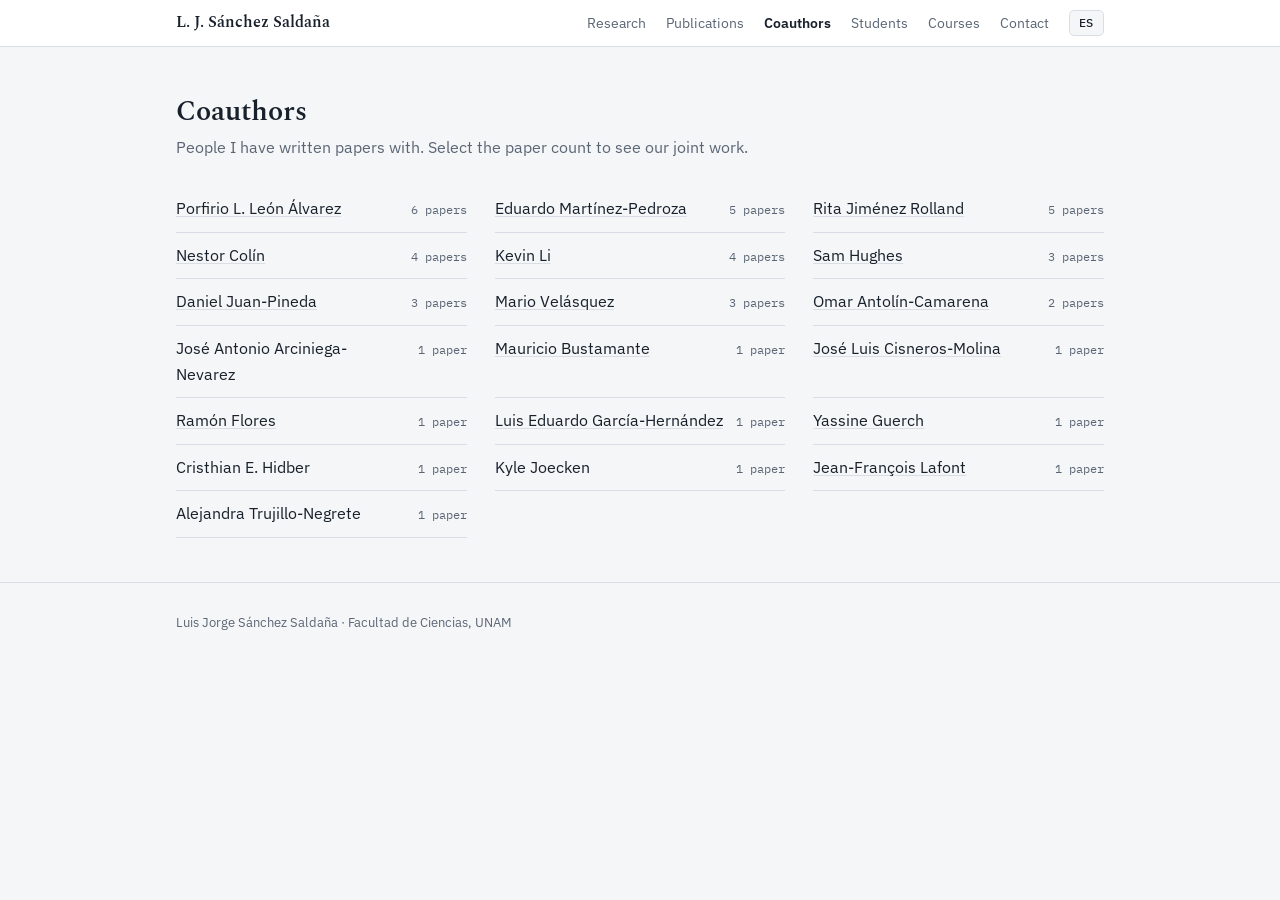
==== coauthors.html @ 34c19708 "Separar las secciones en páginas independientes Una página por sección (investigación, publicaciones" ====
<!doctype html>
<html lang="en">
<head>
<meta charset="utf-8">
<meta name="viewport" content="width=device-width, initial-scale=1, viewport-fit=cover">
<meta name="author" content="Luis Jorge Sánchez Saldaña">
<meta property="og:type" content="profile">
<meta property="og:image" content="https://luisjorgesanchezsaldana.github.io/og-image.png">
<meta property="og:image:width" content="1200">
<meta property="og:image:height" content="630">
<meta property="og:image:alt" content="Luis Jorge Sánchez Saldaña, Full Professor, Facultad de Ciencias, UNAM">
<meta name="twitter:card" content="summary_large_image">
<link rel="preconnect" href="https://fonts.googleapis.com">
<link rel="stylesheet" href="https://fonts.googleapis.com/css2?family=Spectral:ital,wght@0,400;0,600;1,400&family=IBM+Plex+Sans:wght@400;500;600&family=IBM+Plex+Mono:wght@400;500&display=swap">
<title>Coauthors · Luis Jorge Sánchez Saldaña</title>
<meta name="description" content="Coauthors of Luis Jorge Sánchez Saldaña and their joint papers.">
<meta property="og:title" content="Coauthors · Luis Jorge Sánchez Saldaña">
<meta property="og:description" content="Coauthors of Luis Jorge Sánchez Saldaña and their joint papers.">
<meta property="og:url" content="https://luisjorgesanchezsaldana.github.io/coauthors.html">
<link rel="canonical" href="https://luisjorgesanchezsaldana.github.io/coauthors.html">
<link rel="stylesheet" href="assets/site.css">
</head>
<body>
<nav class="top" aria-label="Sections">
  <div class="wrap">
    <a class="brand" href="./">L. J. Sánchez Saldaña</a>
    <a class="l" href="research.html" data-i="nRes">Research</a>
    <a class="l" href="publications.html" data-i="nPub">Publications</a>
    <a class="l" href="coauthors.html" data-i="nCo" aria-current="page">Coauthors</a>
    <a class="l" href="students.html" data-i="nSt">Students</a>
    <a class="l" href="courses.html" data-i="nCu">Courses</a>
    <a class="l" href="contact.html" data-i="nCt">Contact</a>
    <button class="lang" id="lang" type="button" aria-label="Cambiar a español">ES</button>
  </div>
</nav>

<main class="page">
<section id="coauthors">
  <div class="wrap">
    <h2 data-i="nCo">Coauthors</h2>
    <p class="lede" data-i="coLede">People I have written papers with. Select the paper count to see our joint work.</p>
    <ul class="coauth" id="coauth"></ul>
  </div>
</section>
</main>

<footer><div class="wrap">Luis Jorge Sánchez Saldaña · Facultad de Ciencias, UNAM</div></footer>
<script src="assets/site.js"></script>
</body>
</html>
---- assets/site.css ----
html{color-scheme:light}:root{padding-top:env(safe-area-inset-top,0px);padding-bottom:env(safe-area-inset-bottom,0px)}body{margin:0}img{max-width:100%}[hidden]{display:none!important}

/* Layout: one-column academic page, sticky section nav, hero with portrait photo */
:root{
  --bg:#f5f6f8; --surface:#ffffff; --fg:#17202b; --muted:#5b6675; --line:#d9dee6;
  --accent:#2c4a9a; --accent-soft:#e6ebf7; --ok:#2f6b4f; --warn:#8a5a12;
  --display:"Spectral", Georgia, "Times New Roman", serif;
  --body:"IBM Plex Sans", system-ui, -apple-system, "Segoe UI", sans-serif;
  --mono:"IBM Plex Mono", ui-monospace, Menlo, Consolas, monospace;
}
@media (prefers-color-scheme: dark){:root:not([data-theme="light"]){
  --bg:#0f141b; --surface:#161d26; --fg:#e3e8ef; --muted:#9aa5b4; --line:#2a3441;
  --accent:#93acf0; --accent-soft:#1e2a44; --ok:#7cc4a0; --warn:#e0b26a; color-scheme:dark}}
:root[data-theme="dark"]{
  --bg:#0f141b; --surface:#161d26; --fg:#e3e8ef; --muted:#9aa5b4; --line:#2a3441;
  --accent:#93acf0; --accent-soft:#1e2a44; --ok:#7cc4a0; --warn:#e0b26a; color-scheme:dark}

*{box-sizing:border-box}
html{scroll-behavior:smooth}
@media (prefers-reduced-motion:reduce){html{scroll-behavior:auto}}
body{background:var(--bg);color:var(--fg);font:16px/1.6 var(--body);margin:0}
body::before{content:"";position:fixed;inset:0 0 auto;height:env(safe-area-inset-top,0px);z-index:10;background:var(--surface)}
a{color:var(--accent);text-decoration-thickness:1px;text-underline-offset:2px}
a:hover{text-decoration-thickness:2px}
:focus-visible{outline:2px solid var(--accent);outline-offset:2px;border-radius:2px}
.wrap{max-width:960px;margin:0 auto;padding-left:max(16px,env(safe-area-inset-left,0px));padding-right:max(16px,env(safe-area-inset-right,0px))}

/* nav */
nav.top{position:sticky;top:env(safe-area-inset-top,0px);z-index:5;background:var(--surface);border-bottom:1px solid var(--line)}
nav.top .wrap{display:flex;align-items:center;gap:20px;padding-block:10px;overflow-x:auto;scrollbar-width:none}
nav.top .brand{font-family:var(--display);font-weight:600;white-space:nowrap;color:var(--fg);text-decoration:none;margin-right:auto}
nav.top a.l{color:var(--muted);text-decoration:none;font-size:14px;white-space:nowrap}
nav.top a.l:hover{color:var(--fg)}
.lang{font:500 12px/1 var(--mono);letter-spacing:.06em;padding:6px 9px;border:1px solid var(--line);border-radius:5px;background:var(--bg);color:var(--fg);cursor:pointer;white-space:nowrap}
.lang:hover{border-color:var(--accent);color:var(--accent)}

/* hero */
header.hero .wrap{display:grid;grid-template-columns:minmax(0,1.35fr) minmax(0,1fr);gap:40px;align-items:center;padding-block:56px 40px}
.eyebrow{font:500 12px/1 var(--mono);letter-spacing:.08em;text-transform:uppercase;color:var(--muted)}
h1{font:600 clamp(34px,5vw,50px)/1.08 var(--display);margin:14px 0 14px;text-wrap:balance;letter-spacing:-.01em}
.role{font-size:18px;color:var(--muted);margin:0 0 22px;max-width:52ch}
.role b{color:var(--fg);font-weight:500}
.role{margin-bottom:10px}
.email{font:14px var(--mono);color:var(--fg);margin:0 0 22px}
.email span{color:var(--muted)}
.links{display:flex;flex-wrap:wrap;gap:8px}
.btn{display:inline-flex;align-items:center;gap:6px;font-size:14px;padding:7px 12px;border:1px solid var(--line);border-radius:6px;background:var(--surface);color:var(--fg);text-decoration:none;cursor:pointer;font-family:inherit}
.btn:hover{border-color:var(--accent);color:var(--accent)}
.btn.primary{background:var(--accent);border-color:var(--accent);color:var(--bg)}
.btn.primary:hover{color:var(--bg);opacity:.9}
.figure{margin:0;max-width:340px;justify-self:end;width:100%}
.figure img{display:block;width:100%;height:auto;border-radius:10px}

/* sections */
section{padding-block:44px;border-top:1px solid var(--line)}
h2{font:600 28px/1.2 var(--display);margin:0 0 6px}
.lede{color:var(--muted);margin:0 0 26px;max-width:65ch}
.cols{display:grid;grid-template-columns:repeat(2,minmax(0,1fr));gap:36px}
.interests{list-style:none;margin:0;padding:0;display:flex;flex-wrap:wrap;gap:8px}
.interests li{background:var(--accent-soft);color:var(--fg);padding:5px 11px;border-radius:999px;font-size:14px}
.timeline{list-style:none;margin:0;padding:0;display:grid;gap:14px}
.timeline li{display:grid;grid-template-columns:96px minmax(0,1fr);gap:14px}
.timeline .yr{font:13px/1.7 var(--mono);color:var(--muted);font-variant-numeric:tabular-nums}
.timeline .what{min-width:0}
.timeline .what small{display:block;color:var(--muted);font-size:14px}
h3{font:600 13px/1 var(--mono);letter-spacing:.08em;text-transform:uppercase;color:var(--muted);margin:0 0 14px}
.note{margin-top:22px;padding:14px 16px;background:var(--surface);border:1px solid var(--line);border-radius:8px;font-size:15px}

/* publications */
.toolbar{display:flex;flex-wrap:wrap;gap:10px;align-items:center;margin-bottom:20px}
.chips{display:flex;flex-wrap:wrap;gap:6px}
.chip{font:500 13px var(--body);padding:6px 11px;border-radius:999px;border:1px solid var(--line);background:var(--surface);color:var(--muted);cursor:pointer}
.chip[aria-pressed="true"]{background:var(--fg);border-color:var(--fg);color:var(--bg)}
.chip .n{font-family:var(--mono);font-variant-numeric:tabular-nums;opacity:.75;margin-left:4px}
.search{flex:1 1 220px;min-width:0;font:14px var(--body);padding:8px 12px;border:1px solid var(--line);border-radius:6px;background:var(--surface);color:var(--fg)}
.pubs{list-style:none;margin:0;padding:0}
.pub{display:grid;grid-template-columns:44px 64px minmax(0,1fr);gap:12px;padding:16px 0;border-bottom:1px solid var(--line)}
.pub .num{font:13px/1.9 var(--mono);color:var(--muted);text-align:right;font-variant-numeric:tabular-nums}
.pub .yr{font:500 13px/1.9 var(--mono);font-variant-numeric:tabular-nums}
.pub .t{font:400 18px/1.4 var(--display);margin:0 0 4px}
.pub .meta{font-size:14px;color:var(--muted);margin:0}
.pub .meta i{color:var(--fg);font-style:italic}
.pub .row{display:flex;flex-wrap:wrap;gap:6px 12px;align-items:center;margin-top:8px;font-size:13px}
.tag{font:500 11px/1 var(--mono);letter-spacing:.05em;text-transform:uppercase;padding:4px 7px;border-radius:4px;border:1px solid currentColor}
.tag.pub-d{color:var(--ok)} .tag.acc{color:var(--accent)} .tag.sub{color:var(--warn)} .tag.prep{color:var(--muted)}
.empty{color:var(--muted);padding:20px 0}

/* students */
.studs{display:grid;grid-template-columns:repeat(3,minmax(0,1fr));gap:28px}
.studs ol{list-style:none;margin:0;padding:0;display:grid;gap:14px}
.studs li{min-width:0}
.studs .nm{font-weight:500}
.studs .th{font-family:var(--display);font-style:italic;color:var(--fg);display:block;font-size:16px;line-height:1.35}
.studs .in{font:12px var(--mono);color:var(--muted);font-variant-numeric:tabular-nums}

/* coauthors */
.coauth{list-style:none;margin:0;padding:0;display:grid;grid-template-columns:repeat(3,minmax(0,1fr));gap:0 28px}
.coauth li{display:flex;justify-content:space-between;align-items:baseline;gap:12px;padding:10px 0;border-bottom:1px solid var(--line);min-width:0}
.coauth .nm{min-width:0}
.coauth a.nm{color:var(--fg);text-decoration-color:var(--line)}
.coauth a.nm:hover{color:var(--accent);text-decoration-color:var(--accent)}
.coauth button{font:12px var(--mono);font-variant-numeric:tabular-nums;color:var(--muted);background:none;border:0;padding:2px 0;cursor:pointer;white-space:nowrap}
.coauth button:hover{color:var(--accent);text-decoration:underline}
@media (max-width:760px){.coauth{grid-template-columns:1fr}}


/* courses */
.clist{list-style:none;margin:0;padding:0;display:grid;gap:0}
.clist li{display:flex;flex-wrap:wrap;justify-content:space-between;align-items:baseline;gap:4px 16px;padding:12px 0;border-bottom:1px solid var(--line)}
.clist a{font:400 19px/1.35 var(--display)}
.clist span{font-size:14px;color:var(--muted)}

/* contact */
.contact{display:grid;grid-template-columns:repeat(2,minmax(0,1fr));gap:36px}
address{font-style:normal;color:var(--fg)}
.mail{display:flex;flex-wrap:wrap;gap:8px;align-items:center}
.mail code{font:15px var(--mono);user-select:all}
footer{padding-block:30px;color:var(--muted);font-size:13px;border-top:1px solid var(--line)}

@media (max-width:760px){
  header.hero .wrap{grid-template-columns:1fr;padding-block:36px 28px;gap:24px}
  .figure{max-width:260px;justify-self:start;width:100%}
  .cols,.contact{grid-template-columns:1fr}
  .studs{grid-template-columns:1fr}
  .pub{grid-template-columns:40px minmax(0,1fr)}
  .pub .num{display:none}
}

/* multi-page */
nav.top a.l[aria-current="page"]{color:var(--fg);font-weight:600}
.page > section{border-top:0;padding-top:48px}
.page > section + section{border-top:1px solid var(--line)}
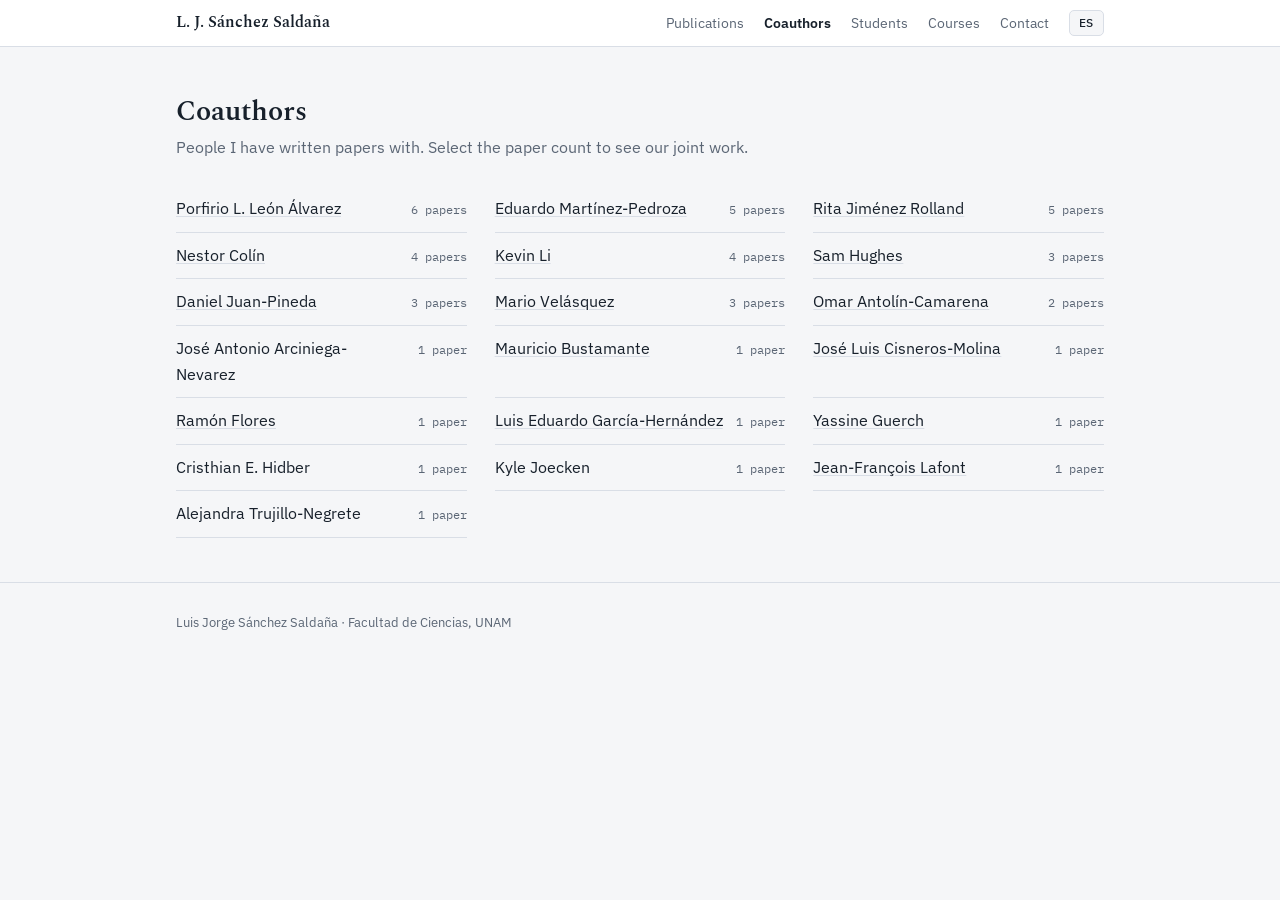
==== commit 81698f69: "Integrar Research en la página principal Co-Authored-By: Claude Opus 5.5 <noreply@anthropic.com> Cla" ====
--- a/coauthors.html
+++ b/coauthors.html
@@ -19,12 +19,14 @@
 <meta property="og:url" content="https://luisjorgesanchezsaldana.github.io/coauthors.html">
 <link rel="canonical" href="https://luisjorgesanchezsaldana.github.io/coauthors.html">
 <link rel="stylesheet" href="assets/site.css">
+<link rel="icon" href="assets/favicon.svg" type="image/svg+xml">
+<link rel="icon" href="assets/favicon-32.png" sizes="32x32" type="image/png">
+<link rel="apple-touch-icon" href="assets/apple-touch-icon.png">
 </head>
 <body>
 <nav class="top" aria-label="Sections">
   <div class="wrap">
     <a class="brand" href="./">L. J. Sánchez Saldaña</a>
-    <a class="l" href="research.html" data-i="nRes">Research</a>
     <a class="l" href="publications.html" data-i="nPub">Publications</a>
     <a class="l" href="coauthors.html" data-i="nCo" aria-current="page">Coauthors</a>
     <a class="l" href="students.html" data-i="nSt">Students</a>
